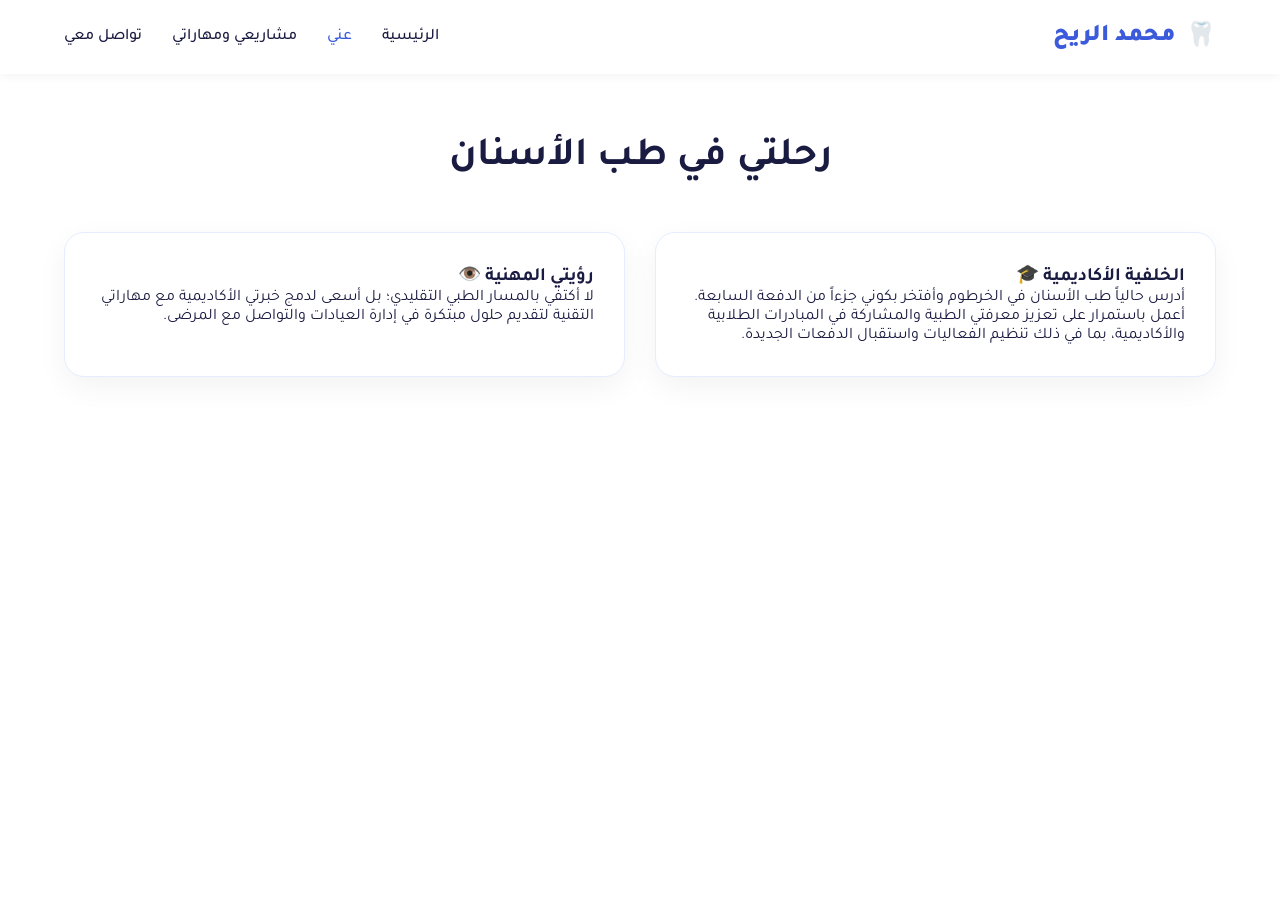
==== about.html @ 2cfe4768 "Create about.html" ====
<!DOCTYPE html>
<html lang="ar" dir="rtl">
<head>
    <meta charset="UTF-8">
    <meta name="viewport" content="width=device-width, initial-scale=1.0">
    <title>نبذة عني - محمد محمود الريح</title>
    <link rel="stylesheet" href="style.css">
</head>
<body>

    <header>
        <div class="logo"><span>🦷</span> محمد الريح</div>
        <nav>
            <ul>
                <li><a href="index.html">الرئيسية</a></li>
                <li><a href="about.html" style="color: var(--primary-blue);">عني</a></li>
                <li><a href="portfolio.html">مشاريعي ومهاراتي</a></li>
                <li><a href="contact.html">تواصل معي</a></li>
            </ul>
        </nav>
    </header>

    <h2 class="section-title">رحلتي في <span>طب الأسنان</span></h2>
    
    <div class="grid-container">
        <div class="card">
            <h3>الخلفية الأكاديمية 🎓</h3>
            <p>أدرس حالياً طب الأسنان في الخرطوم وأفتخر بكوني جزءاً من الدفعة السابعة. أعمل باستمرار على تعزيز معرفتي الطبية والمشاركة في المبادرات الطلابية والأكاديمية، بما في ذلك تنظيم الفعاليات واستقبال الدفعات الجديدة.</p>
        </div>
        
        <div class="card">
            <h3>رؤيتي المهنية 👁️</h3>
            <p>لا أكتفي بالمسار الطبي التقليدي؛ بل أسعى لدمج خبرتي الأكاديمية مع مهاراتي التقنية لتقديم حلول مبتكرة في إدارة العيادات والتواصل مع المرضى.</p>
        </div>
    </div>

</body>
</html>
---- style.css ----
/* style.css */
@import url('https://fonts.googleapis.com/css2?family=Tajawal:wght@400;500;700;900&display=swap');

:root {
    --primary-blue: #3b5bdb;
    --light-blue: #e5edff;
    --text-dark: #1a1b41;
    --text-light: #6c757d;
    --white: #ffffff;
}

* {
    margin: 0;
    padding: 0;
    box-sizing: border-box;
    font-family: 'Tajawal', sans-serif;
}

body {
    background-color: var(--white);
    color: var(--text-dark);
    direction: rtl; /* لدعم اللغة العربية من اليمين لليسار */
}

/* Navbar */
header {
    display: flex;
    justify-content: space-between;
    align-items: center;
    padding: 20px 5%;
    background-color: var(--white);
    box-shadow: 0 2px 10px rgba(0,0,0,0.05);
}

.logo {
    font-size: 24px;
    font-weight: 900;
    color: var(--primary-blue);
    display: flex;
    align-items: center;
    gap: 10px;
}

nav ul {
    list-style: none;
    display: flex;
    gap: 30px;
}

nav ul li a {
    text-decoration: none;
    color: var(--text-dark);
    font-weight: 500;
    transition: color 0.3s;
}

nav ul li a:hover {
    color: var(--primary-blue);
}

.btn-primary {
    background-color: var(--primary-blue);
    color: var(--white);
    padding: 10px 25px;
    border-radius: 30px;
    text-decoration: none;
    font-weight: 700;
    transition: 0.3s;
}

.btn-primary:hover {
    background-color: #2c46a8;
}

/* Hero Section */
.hero {
    display: flex;
    align-items: center;
    justify-content: space-between;
    padding: 50px 5%;
    background: linear-gradient(135deg, var(--white) 60%, var(--light-blue) 40%);
    min-height: 80vh;
}

.hero-text {
    max-width: 50%;
}

.hero-text h1 {
    font-size: 3rem;
    color: var(--text-dark);
    margin-bottom: 20px;
}

.hero-text h1 span {
    color: var(--primary-blue);
}

.hero-text p {
    font-size: 1.1rem;
    color: var(--text-light);
    margin-bottom: 30px;
    line-height: 1.8;
}

/* Custom Shape Image Wrapper */
.hero-image {
    width: 45%;
    position: relative;
}

.image-blob {
    width: 100%;
    height: 500px;
    background-color: var(--primary-blue);
    border-radius: 30% 70% 70% 30% / 30% 30% 70% 70%;
    overflow: hidden;
    display: flex;
    justify-content: center;
    align-items: flex-end;
}

.image-blob img {
    width: 90%;
    height: auto;
}

/* Cards Section */
.section-title {
    text-align: center;
    margin: 60px 0 30px;
    font-size: 2.5rem;
}

.grid-container {
    display: grid;
    grid-template-columns: repeat(auto-fit, minmax(300px, 1fr));
    gap: 30px;
    padding: 20px 5%;
}

.card {
    background: var(--white);
    padding: 30px;
    border-radius: 20px;
    box-shadow: 0 10px 30px rgba(0,0,0,0.05);
    border: 1px solid var(--light-blue);
    transition: transform 0.3s;
}

.card:hover {
    transform: translateY(-10px);
}
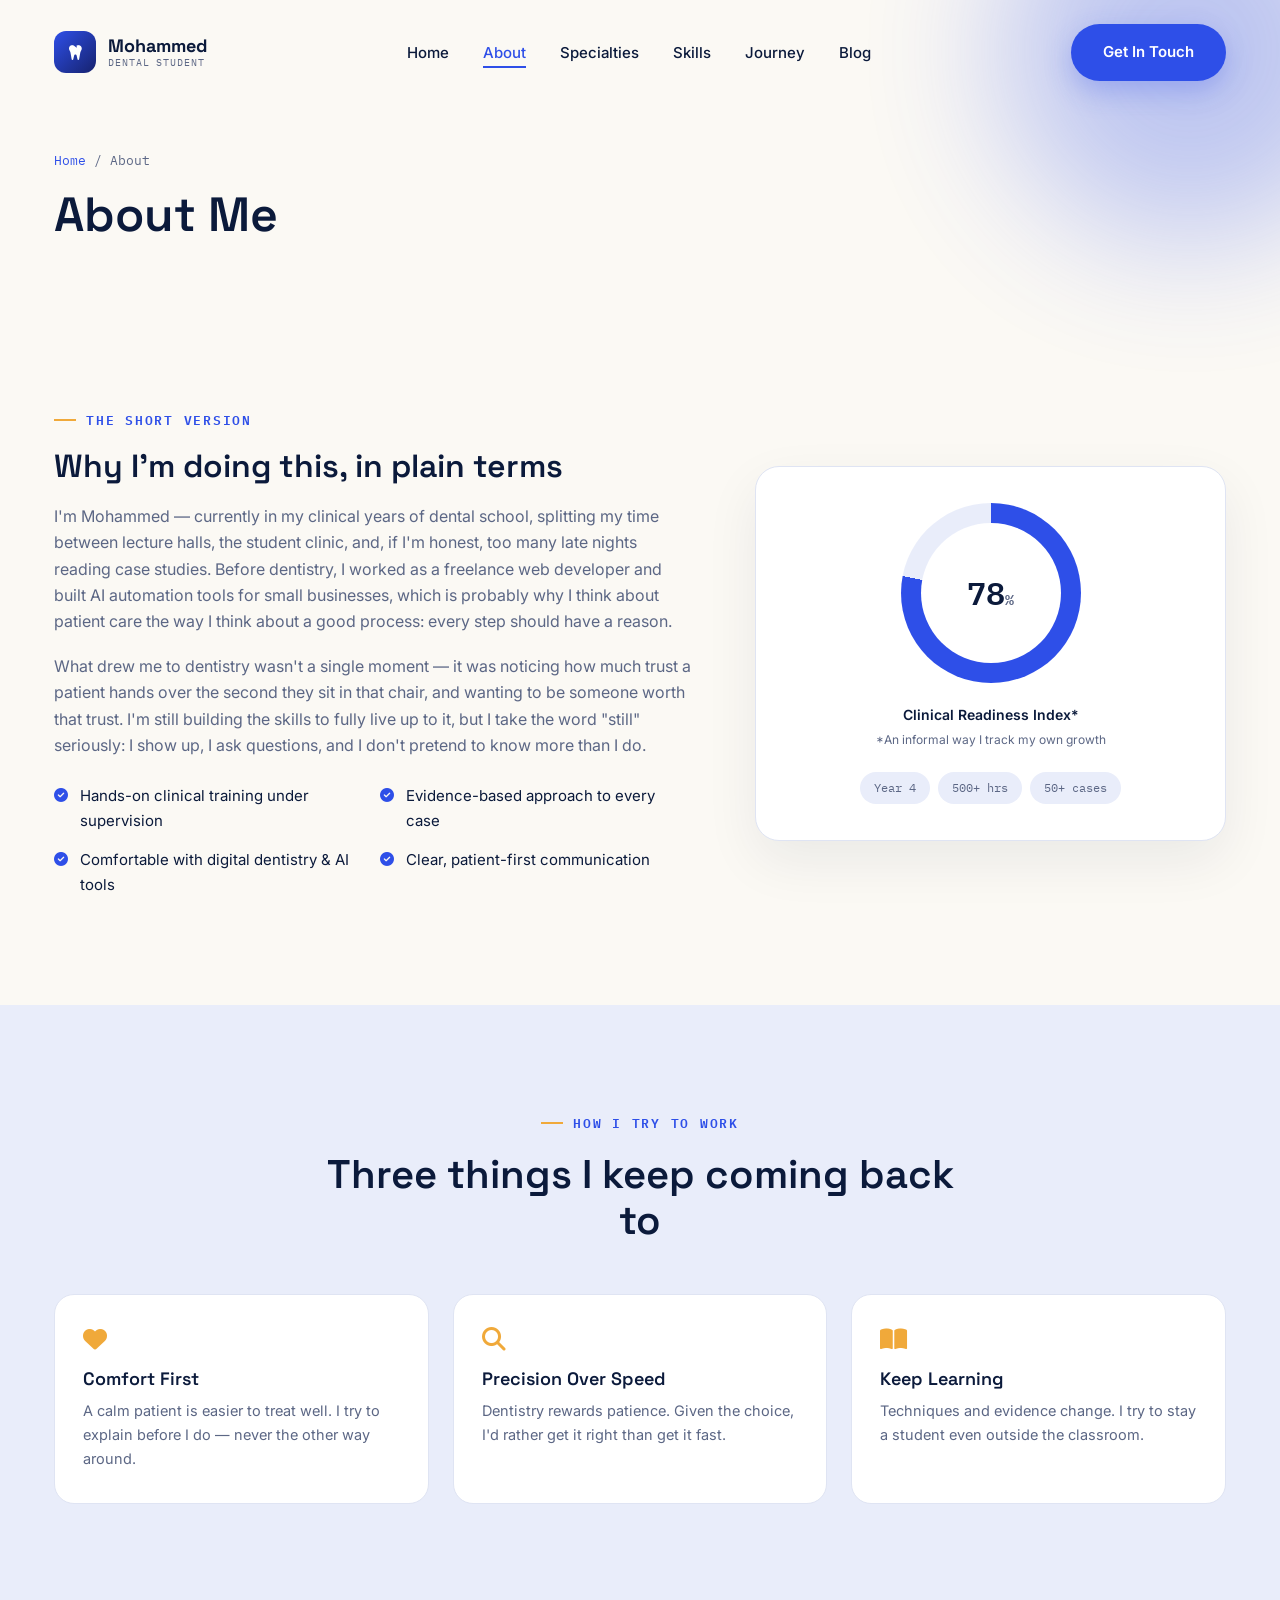
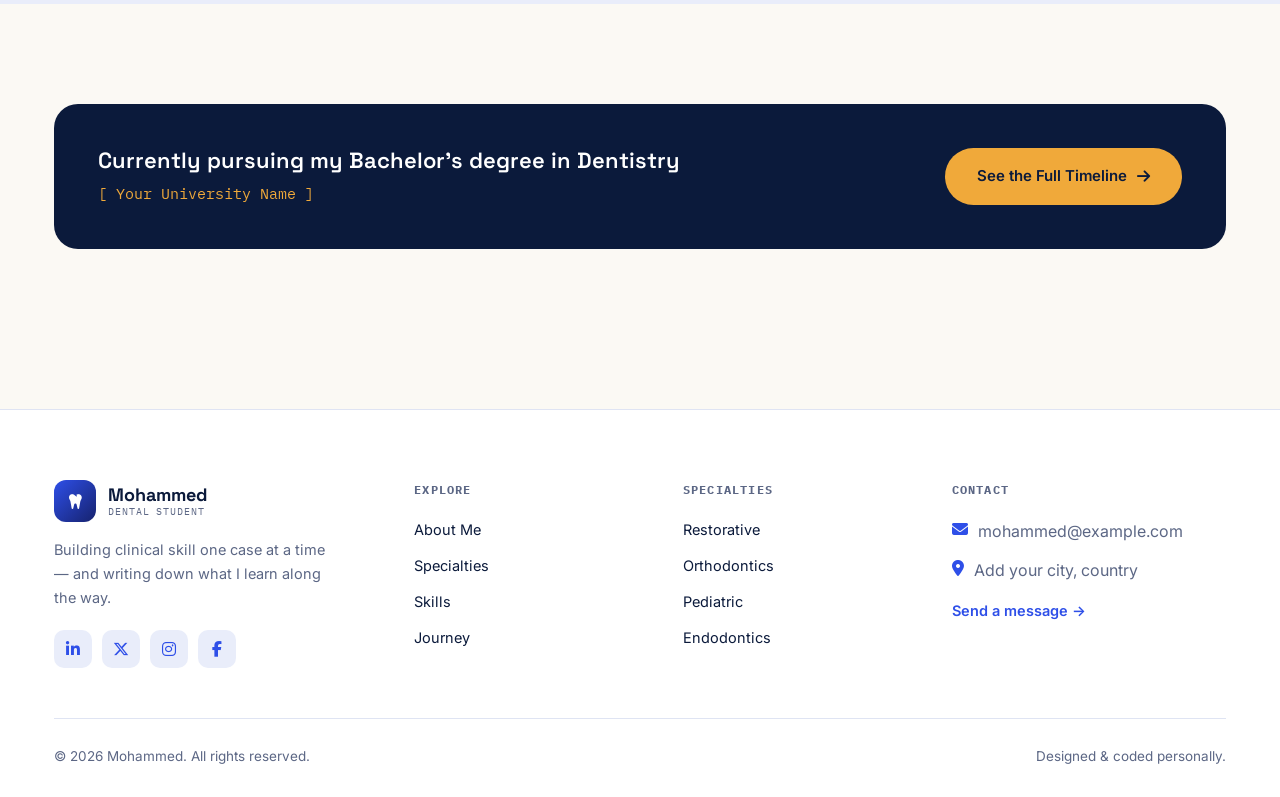
==== commit 588599bc: "Update about.html كلاود" ====
--- a/about.html
+++ b/about.html
@@ -1,38 +1,327 @@
 <!DOCTYPE html>
-<html lang="ar" dir="rtl">
+<html lang="en">
 <head>
-    <meta charset="UTF-8">
-    <meta name="viewport" content="width=device-width, initial-scale=1.0">
-    <title>نبذة عني - محمد محمود الريح</title>
-    <link rel="stylesheet" href="style.css">
+<meta charset="UTF-8">
+<meta name="viewport" content="width=device-width, initial-scale=1.0">
+<title>About Me | Mohammed — Dental Student</title>
+<meta name="description" content="Mohammed's story — a dental student building clinical judgment case by case, with a background in AI and web development.">
+<link rel="preconnect" href="https://fonts.googleapis.com">
+<link rel="preconnect" href="https://fonts.gstatic.com" crossorigin>
+<link href="https://fonts.googleapis.com/css2?family=Space+Grotesk:wght@500;600;700&family=Inter:wght@400;500;600;700&family=IBM+Plex+Mono:wght@500;600&display=swap" rel="stylesheet">
+<link rel="stylesheet" href="https://cdnjs.cloudflare.com/ajax/libs/font-awesome/6.5.1/css/all.min.css">
+<style>
+  :root{
+    --ink:#0B1A3B; --blue:#2E4FE8; --blue-dark:#16226E; --blue-pale:#EEF1FD;
+    --enamel:#FBF9F4; --mist:#E9EDFA; --amber:#F0A93A; --amber-dark:#C98613;
+    --chart-red:#C1443B; --gray:#5C6785; --border:#DFE4F3; --white:#FFFFFF;
+  }
+  *,*::before,*::after{box-sizing:border-box;margin:0;padding:0;}
+  html{scroll-behavior:smooth;}
+  body{font-family:'Inter',sans-serif;color:var(--ink);background:var(--enamel);line-height:1.65;-webkit-font-smoothing:antialiased;overflow-x:hidden;}
+  img{max-width:100%;display:block;}
+  a{text-decoration:none;color:inherit;}
+  ul{list-style:none;}
+  button{font-family:inherit;cursor:pointer;}
+  h1,h2,h3,h4{font-family:'Space Grotesk',sans-serif;color:var(--ink);line-height:1.15;font-weight:600;}
+  .mono{font-family:'IBM Plex Mono',monospace;}
+  :focus-visible{outline:2px solid var(--blue);outline-offset:3px;}
+  @media(prefers-reduced-motion:reduce){*{animation-duration:.01ms !important;animation-iteration-count:1 !important;transition-duration:.01ms !important;scroll-behavior:auto !important;}}
+
+  .container{max-width:1220px;margin:0 auto;padding:0 24px;}
+  .section{padding:100px 0;}
+  .section-alt{background:var(--mist);}
+  .eyebrow{font-family:'IBM Plex Mono',monospace;font-size:12.5px;letter-spacing:.14em;text-transform:uppercase;color:var(--blue);font-weight:600;display:inline-flex;align-items:center;gap:10px;margin-bottom:18px;}
+  .eyebrow::before{content:'';width:22px;height:2px;background:var(--amber);}
+  .section-head{max-width:640px;margin-bottom:56px;}
+  .section-head h2{font-size:clamp(28px,4vw,40px);margin-bottom:16px;}
+  .section-head p{color:var(--gray);font-size:16.5px;}
+
+  .btn{display:inline-flex;align-items:center;gap:10px;padding:16px 32px;border-radius:100px;font-weight:600;font-size:15px;transition:all .3s cubic-bezier(.4,0,.2,1);border:none;}
+  .btn-primary{background:var(--blue);color:#fff;box-shadow:0 10px 28px rgba(46,79,232,.28);}
+  .btn-primary:hover{background:var(--blue-dark);transform:translateY(-2px);box-shadow:0 14px 34px rgba(46,79,232,.36);}
+  .btn-secondary{background:#fff;color:var(--ink);border:1.5px solid var(--border);}
+  .btn-secondary:hover{border-color:var(--blue);color:var(--blue);background:var(--blue-pale);}
+
+  .navbar{position:fixed;top:0;left:0;right:0;z-index:1000;padding:24px 0;transition:all .3s ease;}
+  .navbar.scrolled{padding:14px 0;background:rgba(251,249,244,.85);backdrop-filter:blur(14px);box-shadow:0 4px 24px rgba(11,26,59,.07);}
+  .nav-container{max-width:1220px;margin:0 auto;padding:0 24px;display:flex;align-items:center;justify-content:space-between;}
+  .logo{display:flex;align-items:center;gap:12px;}
+  .logo-mark{width:42px;height:42px;border-radius:12px;background:linear-gradient(135deg,var(--blue),var(--blue-dark));display:flex;align-items:center;justify-content:center;color:#fff;font-size:17px;flex-shrink:0;}
+  .logo-text{display:flex;flex-direction:column;line-height:1.15;}
+  .logo-text strong{font-family:'Space Grotesk';font-size:18px;font-weight:700;}
+  .logo-text small{font-family:'IBM Plex Mono';font-size:10px;letter-spacing:.09em;color:var(--gray);text-transform:uppercase;}
+  .nav-links{display:flex;gap:34px;}
+  .nav-links a{font-size:15px;font-weight:500;position:relative;padding:6px 0;}
+  .nav-links a::after{content:'';position:absolute;bottom:0;left:0;width:0;height:2px;background:var(--blue);transition:width .3s;}
+  .nav-links a:hover::after,.nav-links a.active::after{width:100%;}
+  .nav-links a.active{color:var(--blue);}
+  .nav-actions{display:flex;align-items:center;gap:22px;}
+  .hamburger{display:none;font-size:21px;background:none;border:none;color:var(--ink);}
+  @media(max-width:960px){.nav-links{display:none;}.hamburger{display:block;}.nav-cta-desktop{display:none;}}
+
+  .mobile-menu{position:fixed;top:0;right:-100%;width:82%;max-width:340px;height:100vh;background:#fff;z-index:1200;padding:36px 32px 40px;transition:right .4s cubic-bezier(.4,0,.2,1);box-shadow:-14px 0 50px rgba(11,26,59,.18);}
+  .mobile-menu.open{right:0;}
+  .menu-close{font-size:22px;background:none;border:none;color:var(--ink);margin-bottom:30px;}
+  .mobile-menu a{display:block;padding:15px 0;font-size:18px;font-weight:500;border-bottom:1px solid var(--border);}
+  .mobile-menu .btn{margin-top:24px;width:100%;justify-content:center;}
+  .menu-overlay{position:fixed;inset:0;background:rgba(11,26,59,.45);z-index:1150;opacity:0;pointer-events:none;transition:opacity .3s;}
+  .menu-overlay.open{opacity:1;pointer-events:auto;}
+
+  .reveal{opacity:0;transform:translateY(26px);transition:opacity .7s cubic-bezier(.4,0,.2,1),transform .7s cubic-bezier(.4,0,.2,1);}
+  .reveal.visible{opacity:1;transform:translateY(0);}
+
+  /* PAGE HEADER */
+  .page-header{padding:150px 0 60px;position:relative;}
+  .breadcrumb{font-family:'IBM Plex Mono';font-size:12.5px;color:var(--gray);margin-bottom:16px;}
+  .breadcrumb a{color:var(--blue);}
+  .page-header h1{font-size:clamp(32px,4.5vw,48px);max-width:600px;}
+  .blob{position:absolute;border-radius:50%;filter:blur(70px);z-index:-1;opacity:.3;}
+  .blob-a{width:380px;height:380px;background:var(--blue);top:-140px;right:-100px;}
+
+  /* ABOUT MAIN */
+  .about-main{display:grid;grid-template-columns:1.15fr .85fr;gap:64px;align-items:center;}
+  .about-main p{color:var(--gray);font-size:16px;margin-bottom:18px;}
+  .checklist{display:grid;grid-template-columns:1fr 1fr;gap:14px;margin:26px 0 8px;}
+  .checklist li{display:flex;align-items:flex-start;gap:12px;font-size:15px;}
+  .checklist i{color:var(--blue);margin-top:4px;font-size:14px;}
+  @media(max-width:600px){.checklist{grid-template-columns:1fr;}}
+
+  .profile-card{background:#fff;border:1px solid var(--border);border-radius:24px;padding:36px;box-shadow:0 20px 54px rgba(11,26,59,.07);text-align:center;}
+  .progress-ring{width:180px;height:180px;border-radius:50%;background:conic-gradient(var(--blue) 0%, var(--mist) 0%);display:flex;align-items:center;justify-content:center;margin:0 auto 20px;position:relative;transition:background 1.4s cubic-bezier(.4,0,.2,1);}
+  .progress-ring::before{content:'';position:absolute;width:140px;height:140px;background:#fff;border-radius:50%;}
+  .progress-value{position:relative;font-family:'IBM Plex Mono';font-size:32px;font-weight:600;}
+  .progress-value small{font-size:15px;color:var(--gray);}
+  .profile-card .cap{font-size:14px;font-weight:600;margin-bottom:4px;}
+  .profile-card .sub{font-size:12px;color:var(--gray);}
+  .profile-tags{display:flex;gap:8px;justify-content:center;margin-top:22px;flex-wrap:wrap;}
+  .profile-tags span{background:var(--mist);border-radius:100px;padding:6px 14px;font-size:12px;font-family:'IBM Plex Mono';color:var(--gray);}
+
+  /* PHILOSOPHY */
+  .phil-grid{display:grid;grid-template-columns:repeat(3,1fr);gap:24px;}
+  .phil-card{background:#fff;border:1px solid var(--border);border-radius:20px;padding:32px 28px;transition:all .3s;}
+  .phil-card:hover{transform:translateY(-6px);box-shadow:0 18px 44px rgba(11,26,59,.09);}
+  .phil-card i{font-size:24px;color:var(--amber);margin-bottom:18px;}
+  .phil-card h3{font-size:18px;margin-bottom:10px;}
+  .phil-card p{color:var(--gray);font-size:14.5px;}
+  @media(max-width:800px){.phil-grid{grid-template-columns:1fr;}.about-main{grid-template-columns:1fr;}}
+
+  /* EDU SNIPPET */
+  .edu-band{background:var(--ink);border-radius:24px;padding:44px;display:flex;align-items:center;justify-content:space-between;gap:24px;flex-wrap:wrap;}
+  .edu-band h3{color:#fff;font-size:22px;margin-bottom:8px;}
+  .edu-band p{color:rgba(255,255,255,.65);font-size:14.5px;}
+  .edu-band .mono{color:var(--amber);}
+
+  footer{background:#fff;border-top:1px solid var(--border);padding:70px 0 30px;margin-top:60px;}
+  .footer-grid{display:grid;grid-template-columns:1.4fr 1fr 1fr 1.2fr;gap:40px;margin-bottom:50px;}
+  .footer-about p{color:var(--gray);font-size:14.5px;margin:16px 0 20px;max-width:280px;}
+  .social-row{display:flex;gap:10px;}
+  .social-row a{width:38px;height:38px;border-radius:10px;background:var(--mist);display:flex;align-items:center;justify-content:center;color:var(--blue);transition:all .25s;}
+  .social-row a:hover{background:var(--blue);color:#fff;}
+  .footer-col h5{font-family:'IBM Plex Mono';font-size:12px;letter-spacing:.1em;text-transform:uppercase;color:var(--gray);margin-bottom:18px;}
+  .footer-col a{display:block;font-size:14.5px;color:var(--ink);margin-bottom:12px;}
+  .footer-col a:hover{color:var(--blue);}
+  .footer-col .contact-line{display:flex;gap:10px;color:var(--gray);}
+  .footer-col .contact-line i{color:var(--blue);margin-top:3px;}
+  .footer-bottom{border-top:1px solid var(--border);padding-top:26px;display:flex;justify-content:space-between;flex-wrap:wrap;gap:10px;font-size:13.5px;color:var(--gray);}
+  @media(max-width:900px){.footer-grid{grid-template-columns:1fr 1fr;}}
+  @media(max-width:640px){.footer-grid{grid-template-columns:1fr;}}
+</style>
 </head>
 <body>
 
-    <header>
-        <div class="logo"><span>🦷</span> محمد الريح</div>
-        <nav>
-            <ul>
-                <li><a href="index.html">الرئيسية</a></li>
-                <li><a href="about.html" style="color: var(--primary-blue);">عني</a></li>
-                <li><a href="portfolio.html">مشاريعي ومهاراتي</a></li>
-                <li><a href="contact.html">تواصل معي</a></li>
-            </ul>
-        </nav>
-    </header>
-
-    <h2 class="section-title">رحلتي في <span>طب الأسنان</span></h2>
-    
-    <div class="grid-container">
-        <div class="card">
-            <h3>الخلفية الأكاديمية 🎓</h3>
-            <p>أدرس حالياً طب الأسنان في الخرطوم وأفتخر بكوني جزءاً من الدفعة السابعة. أعمل باستمرار على تعزيز معرفتي الطبية والمشاركة في المبادرات الطلابية والأكاديمية، بما في ذلك تنظيم الفعاليات واستقبال الدفعات الجديدة.</p>
+<nav class="navbar" id="navbar">
+  <div class="nav-container">
+    <a href="index.html" class="logo">
+      <span class="logo-mark"><i class="fa-solid fa-tooth"></i></span>
+      <span class="logo-text"><strong>Mohammed</strong><small>Dental Student</small></span>
+    </a>
+    <ul class="nav-links">
+      <li><a href="index.html">Home</a></li>
+      <li><a href="about.html" class="active">About</a></li>
+      <li><a href="specialties.html">Specialties</a></li>
+      <li><a href="skills.html">Skills</a></li>
+      <li><a href="journey.html">Journey</a></li>
+      <li><a href="blog.html">Blog</a></li>
+    </ul>
+    <div class="nav-actions">
+      <a href="contact.html" class="btn btn-primary nav-cta-desktop">Get In Touch</a>
+      <button class="hamburger" id="hamburger"><i class="fa-solid fa-bars"></i></button>
+    </div>
+  </div>
+</nav>
+
+<div class="menu-overlay" id="overlay"></div>
+<div class="mobile-menu" id="mobileMenu">
+  <button class="menu-close" id="menuClose"><i class="fa-solid fa-xmark"></i></button>
+  <a href="index.html">Home</a>
+  <a href="about.html">About</a>
+  <a href="specialties.html">Specialties</a>
+  <a href="skills.html">Skills</a>
+  <a href="journey.html">Journey</a>
+  <a href="blog.html">Blog</a>
+  <a href="contact.html" class="btn btn-primary">Get In Touch</a>
+</div>
+
+<section class="page-header">
+  <div class="blob blob-a"></div>
+  <div class="container">
+    <div class="breadcrumb"><a href="index.html">Home</a> / About</div>
+    <h1>About Me</h1>
+  </div>
+</section>
+
+<section class="section">
+  <div class="container">
+    <div class="about-main">
+      <div class="reveal">
+        <div class="eyebrow">The Short Version</div>
+        <h2 style="font-size:clamp(24px,3.2vw,32px);margin-bottom:18px;">Why I'm doing this, in plain terms</h2>
+        <p>I'm Mohammed — currently in my clinical years of dental school, splitting my time between lecture halls, the student clinic, and, if I'm honest, too many late nights reading case studies. Before dentistry, I worked as a freelance web developer and built AI automation tools for small businesses, which is probably why I think about patient care the way I think about a good process: every step should have a reason.</p>
+        <p>What drew me to dentistry wasn't a single moment — it was noticing how much trust a patient hands over the second they sit in that chair, and wanting to be someone worth that trust. I'm still building the skills to fully live up to it, but I take the word "still" seriously: I show up, I ask questions, and I don't pretend to know more than I do.</p>
+        <ul class="checklist">
+          <li><i class="fa-solid fa-circle-check"></i>Hands-on clinical training under supervision</li>
+          <li><i class="fa-solid fa-circle-check"></i>Evidence-based approach to every case</li>
+          <li><i class="fa-solid fa-circle-check"></i>Comfortable with digital dentistry & AI tools</li>
+          <li><i class="fa-solid fa-circle-check"></i>Clear, patient-first communication</li>
+        </ul>
+      </div>
+      <div class="profile-card reveal">
+        <div class="progress-ring" id="progressRing" data-pct="78">
+          <span class="progress-value" id="progressValue">0<small>%</small></span>
         </div>
-        
-        <div class="card">
-            <h3>رؤيتي المهنية 👁️</h3>
-            <p>لا أكتفي بالمسار الطبي التقليدي؛ بل أسعى لدمج خبرتي الأكاديمية مع مهاراتي التقنية لتقديم حلول مبتكرة في إدارة العيادات والتواصل مع المرضى.</p>
+        <div class="cap">Clinical Readiness Index*</div>
+        <div class="sub">*An informal way I track my own growth</div>
+        <div class="profile-tags">
+          <span>Year 4</span>
+          <span>500+ hrs</span>
+          <span>50+ cases</span>
         </div>
-    </div>
-
+      </div>
+    </div>
+  </div>
+</section>
+
+<section class="section section-alt">
+  <div class="container">
+    <div class="section-head reveal" style="margin:0 auto 50px;text-align:center;">
+      <div class="eyebrow" style="justify-content:center;">How I Try to Work</div>
+      <h2>Three things I keep coming back to</h2>
+    </div>
+    <div class="phil-grid">
+      <div class="phil-card reveal">
+        <i class="fa-solid fa-heart"></i>
+        <h3>Comfort First</h3>
+        <p>A calm patient is easier to treat well. I try to explain before I do — never the other way around.</p>
+      </div>
+      <div class="phil-card reveal">
+        <i class="fa-solid fa-magnifying-glass"></i>
+        <h3>Precision Over Speed</h3>
+        <p>Dentistry rewards patience. Given the choice, I'd rather get it right than get it fast.</p>
+      </div>
+      <div class="phil-card reveal">
+        <i class="fa-solid fa-book-open"></i>
+        <h3>Keep Learning</h3>
+        <p>Techniques and evidence change. I try to stay a student even outside the classroom.</p>
+      </div>
+    </div>
+  </div>
+</section>
+
+<section class="section">
+  <div class="container">
+    <div class="edu-band reveal">
+      <div>
+        <h3>Currently pursuing my Bachelor's degree in Dentistry</h3>
+        <p class="mono"><!-- Add your university name here -->[ Your University Name ]</p>
+      </div>
+      <a href="journey.html" class="btn" style="background:var(--amber);color:var(--ink);">See the Full Timeline <i class="fa-solid fa-arrow-right"></i></a>
+    </div>
+  </div>
+</section>
+
+<footer>
+  <div class="container">
+    <div class="footer-grid">
+      <div class="footer-about">
+        <a href="index.html" class="logo">
+          <span class="logo-mark"><i class="fa-solid fa-tooth"></i></span>
+          <span class="logo-text"><strong>Mohammed</strong><small>Dental Student</small></span>
+        </a>
+        <p>Building clinical skill one case at a time — and writing down what I learn along the way.</p>
+        <div class="social-row">
+          <a href="#" aria-label="LinkedIn"><i class="fa-brands fa-linkedin-in"></i></a>
+          <a href="#" aria-label="X"><i class="fa-brands fa-x-twitter"></i></a>
+          <a href="#" aria-label="Instagram"><i class="fa-brands fa-instagram"></i></a>
+          <a href="#" aria-label="Facebook"><i class="fa-brands fa-facebook-f"></i></a>
+        </div>
+      </div>
+      <div class="footer-col">
+        <h5>Explore</h5>
+        <a href="about.html">About Me</a>
+        <a href="specialties.html">Specialties</a>
+        <a href="skills.html">Skills</a>
+        <a href="journey.html">Journey</a>
+      </div>
+      <div class="footer-col">
+        <h5>Specialties</h5>
+        <a href="specialties.html">Restorative</a>
+        <a href="specialties.html">Orthodontics</a>
+        <a href="specialties.html">Pediatric</a>
+        <a href="specialties.html">Endodontics</a>
+      </div>
+      <div class="footer-col">
+        <h5>Contact</h5>
+        <div class="contact-line"><i class="fa-solid fa-envelope"></i><span>mohammed@example.com</span></div>
+        <div class="contact-line" style="margin-top:12px;"><i class="fa-solid fa-location-dot"></i><span>Add your city, country</span></div>
+        <a href="contact.html" style="margin-top:16px;color:var(--blue);font-weight:600;">Send a message →</a>
+      </div>
+    </div>
+    <div class="footer-bottom">
+      <span>© 2026 Mohammed. All rights reserved.</span>
+      <span>Designed & coded personally.</span>
+    </div>
+  </div>
+</footer>
+
+<script>
+  const navbar = document.getElementById('navbar');
+  window.addEventListener('scroll', ()=> navbar.classList.toggle('scrolled', window.scrollY > 30));
+
+  const hamburger = document.getElementById('hamburger');
+  const mobileMenu = document.getElementById('mobileMenu');
+  const overlay = document.getElementById('overlay');
+  const menuClose = document.getElementById('menuClose');
+  function openMenu(){ mobileMenu.classList.add('open'); overlay.classList.add('open'); }
+  function closeMenu(){ mobileMenu.classList.remove('open'); overlay.classList.remove('open'); }
+  hamburger.addEventListener('click', openMenu);
+  menuClose.addEventListener('click', closeMenu);
+  overlay.addEventListener('click', closeMenu);
+  document.querySelectorAll('.mobile-menu a').forEach(a=>a.addEventListener('click', closeMenu));
+
+  const io = new IntersectionObserver((entries)=>{
+    entries.forEach(e=>{ if(e.isIntersecting){ e.target.classList.add('visible'); io.unobserve(e.target); } });
+  },{threshold:.15});
+  document.querySelectorAll('.reveal').forEach(el=>io.observe(el));
+
+  // Animate the radial "Clinical Readiness" ring once in view
+  const ring = document.getElementById('progressRing');
+  const ringValue = document.getElementById('progressValue');
+  const ringIo = new IntersectionObserver((entries)=>{
+    entries.forEach(e=>{
+      if(e.isIntersecting){
+        const pct = +ring.dataset.pct;
+        ring.style.background = `conic-gradient(var(--blue) ${pct}%, var(--mist) 0)`;
+        let cur = 0;
+        const step = setInterval(()=>{
+          cur++;
+          ringValue.innerHTML = cur + '<small>%</small>';
+          if(cur>=pct) clearInterval(step);
+        }, 1400/pct);
+        ringIo.unobserve(e.target);
+      }
+    });
+  },{threshold:.4});
+  ringIo.observe(ring);
+</script>
 </body>
-</html>+</html>
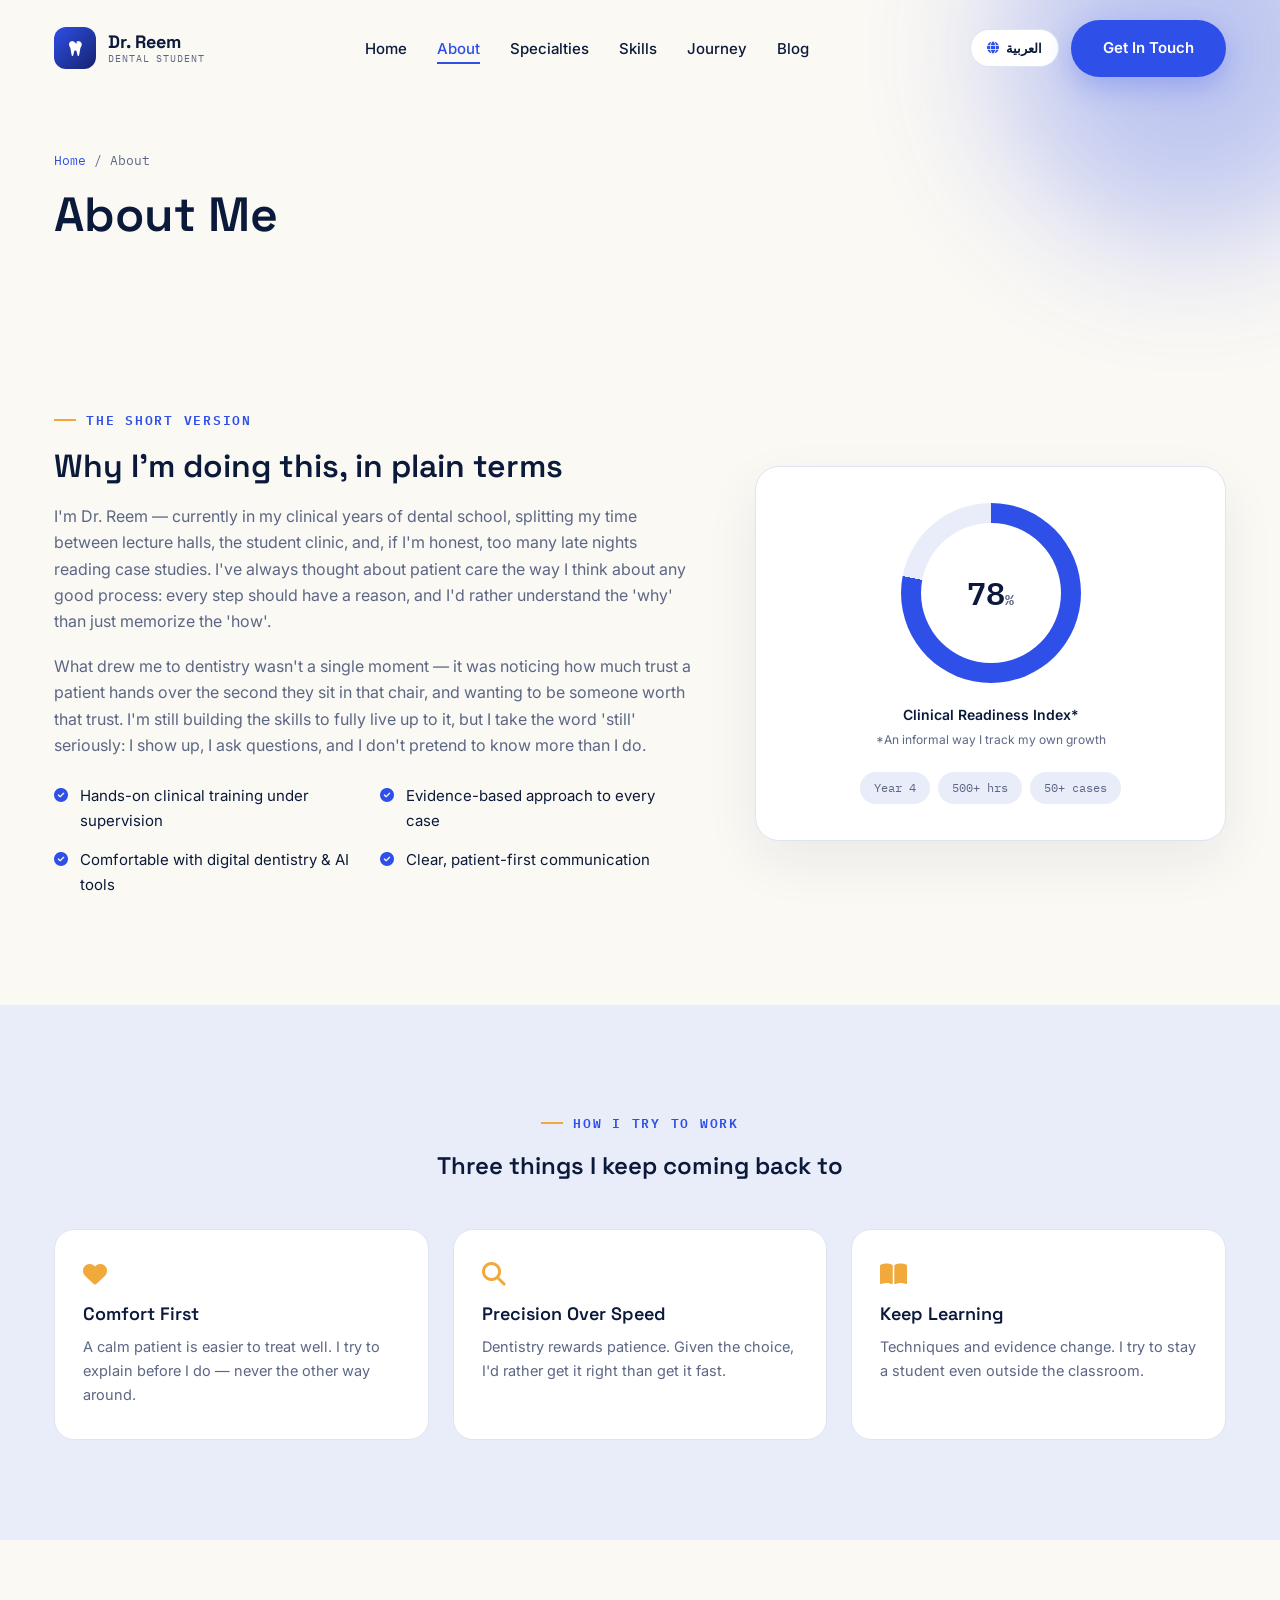
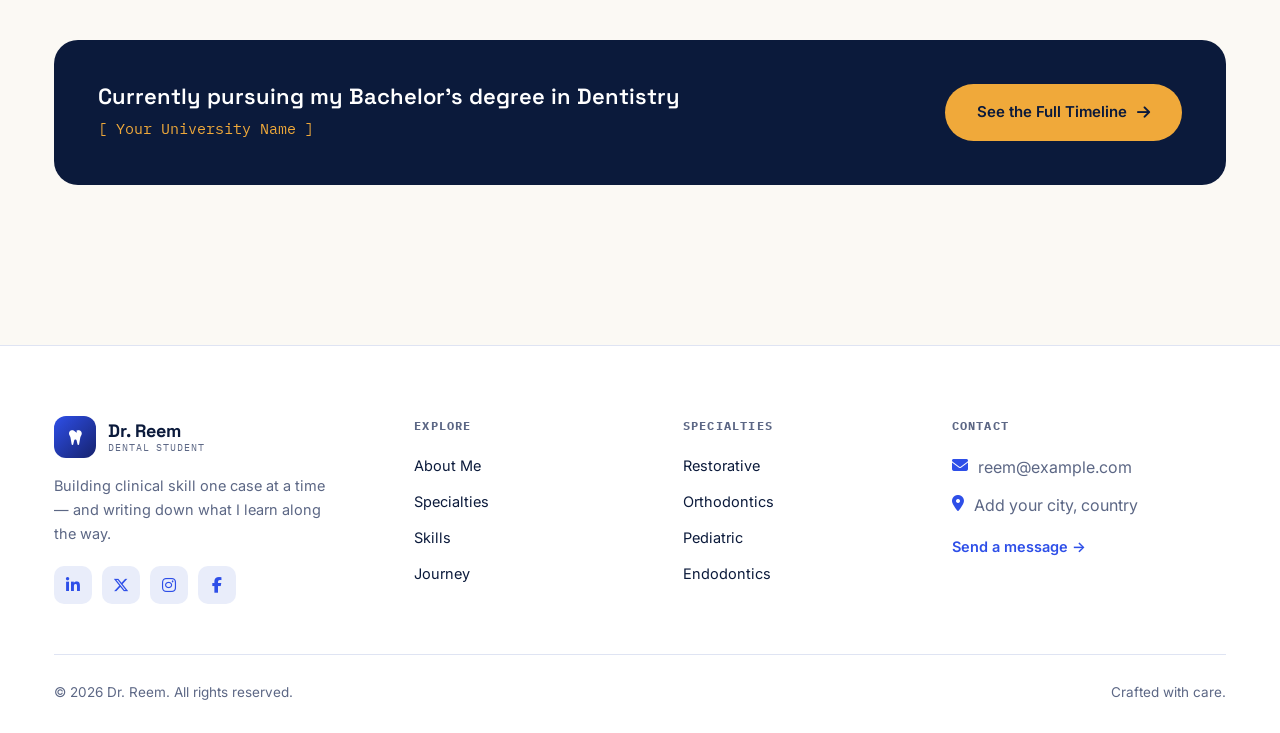
==== commit 60a16bc4: "Update about.html" ====
--- a/about.html
+++ b/about.html
@@ -1,13 +1,13 @@
 <!DOCTYPE html>
-<html lang="en">
+<html lang="en" data-title-en="About Me | Dr. Reem — Dental Student" data-title-ar="عني | د. ريم - طالبة طب أسنان">
 <head>
 <meta charset="UTF-8">
 <meta name="viewport" content="width=device-width, initial-scale=1.0">
-<title>About Me | Mohammed — Dental Student</title>
-<meta name="description" content="Mohammed's story — a dental student building clinical judgment case by case, with a background in AI and web development.">
+<title>About Me | Dr. Reem — Dental Student</title>
+<meta name="description" content="Dr. Reem's story — a dental student building clinical judgment case by case.">
 <link rel="preconnect" href="https://fonts.googleapis.com">
 <link rel="preconnect" href="https://fonts.gstatic.com" crossorigin>
-<link href="https://fonts.googleapis.com/css2?family=Space+Grotesk:wght@500;600;700&family=Inter:wght@400;500;600;700&family=IBM+Plex+Mono:wght@500;600&display=swap" rel="stylesheet">
+<link href="https://fonts.googleapis.com/css2?family=Space+Grotesk:wght@500;600;700&family=Inter:wght@400;500;600;700&family=IBM+Plex+Mono:wght@500;600&family=Cairo:wght@600;700;800&family=IBM+Plex+Sans+Arabic:wght@400;500;600;700&display=swap" rel="stylesheet">
 <link rel="stylesheet" href="https://cdnjs.cloudflare.com/ajax/libs/font-awesome/6.5.1/css/all.min.css">
 <style>
   :root{
@@ -27,50 +27,55 @@
   :focus-visible{outline:2px solid var(--blue);outline-offset:3px;}
   @media(prefers-reduced-motion:reduce){*{animation-duration:.01ms !important;animation-iteration-count:1 !important;transition-duration:.01ms !important;scroll-behavior:auto !important;}}
 
+  [dir="rtl"] body{font-family:'IBM Plex Sans Arabic',sans-serif;}
+  [dir="rtl"] h1,[dir="rtl"] h2,[dir="rtl"] h3,[dir="rtl"] h4,[dir="rtl"] .logo-text strong{font-family:'Cairo',sans-serif;}
+  [dir="rtl"] .fa-arrow-right{transform:scaleX(-1);}
+
   .container{max-width:1220px;margin:0 auto;padding:0 24px;}
   .section{padding:100px 0;}
   .section-alt{background:var(--mist);}
   .eyebrow{font-family:'IBM Plex Mono',monospace;font-size:12.5px;letter-spacing:.14em;text-transform:uppercase;color:var(--blue);font-weight:600;display:inline-flex;align-items:center;gap:10px;margin-bottom:18px;}
+  [dir="rtl"] .eyebrow{letter-spacing:0;}
   .eyebrow::before{content:'';width:22px;height:2px;background:var(--amber);}
-  .section-head{max-width:640px;margin-bottom:56px;}
-  .section-head h2{font-size:clamp(28px,4vw,40px);margin-bottom:16px;}
-  .section-head p{color:var(--gray);font-size:16.5px;}
 
   .btn{display:inline-flex;align-items:center;gap:10px;padding:16px 32px;border-radius:100px;font-weight:600;font-size:15px;transition:all .3s cubic-bezier(.4,0,.2,1);border:none;}
   .btn-primary{background:var(--blue);color:#fff;box-shadow:0 10px 28px rgba(46,79,232,.28);}
   .btn-primary:hover{background:var(--blue-dark);transform:translateY(-2px);box-shadow:0 14px 34px rgba(46,79,232,.36);}
-  .btn-secondary{background:#fff;color:var(--ink);border:1.5px solid var(--border);}
-  .btn-secondary:hover{border-color:var(--blue);color:var(--blue);background:var(--blue-pale);}
-
-  .navbar{position:fixed;top:0;left:0;right:0;z-index:1000;padding:24px 0;transition:all .3s ease;}
-  .navbar.scrolled{padding:14px 0;background:rgba(251,249,244,.85);backdrop-filter:blur(14px);box-shadow:0 4px 24px rgba(11,26,59,.07);}
-  .nav-container{max-width:1220px;margin:0 auto;padding:0 24px;display:flex;align-items:center;justify-content:space-between;}
+
+  .navbar{position:fixed;top:0;left:0;right:0;z-index:1000;padding:20px 0;transition:all .3s ease;}
+  .navbar.scrolled{padding:14px 0;background:rgba(251,249,244,.9);backdrop-filter:blur(14px);box-shadow:0 4px 24px rgba(11,26,59,.07);}
+  .nav-container{max-width:1220px;margin:0 auto;padding:0 24px;display:flex;align-items:center;justify-content:space-between;flex-wrap:wrap;row-gap:14px;}
   .logo{display:flex;align-items:center;gap:12px;}
   .logo-mark{width:42px;height:42px;border-radius:12px;background:linear-gradient(135deg,var(--blue),var(--blue-dark));display:flex;align-items:center;justify-content:center;color:#fff;font-size:17px;flex-shrink:0;}
   .logo-text{display:flex;flex-direction:column;line-height:1.15;}
   .logo-text strong{font-family:'Space Grotesk';font-size:18px;font-weight:700;}
   .logo-text small{font-family:'IBM Plex Mono';font-size:10px;letter-spacing:.09em;color:var(--gray);text-transform:uppercase;}
-  .nav-links{display:flex;gap:34px;}
+  [dir="rtl"] .logo-text small{letter-spacing:0;}
+  .nav-links{display:flex;flex-wrap:wrap;gap:30px;order:3;width:100%;justify-content:center;padding-top:14px;border-top:1px solid var(--border);}
   .nav-links a{font-size:15px;font-weight:500;position:relative;padding:6px 0;}
   .nav-links a::after{content:'';position:absolute;bottom:0;left:0;width:0;height:2px;background:var(--blue);transition:width .3s;}
   .nav-links a:hover::after,.nav-links a.active::after{width:100%;}
   .nav-links a.active{color:var(--blue);}
-  .nav-actions{display:flex;align-items:center;gap:22px;}
-  .hamburger{display:none;font-size:21px;background:none;border:none;color:var(--ink);}
-  @media(max-width:960px){.nav-links{display:none;}.hamburger{display:block;}.nav-cta-desktop{display:none;}}
-
-  .mobile-menu{position:fixed;top:0;right:-100%;width:82%;max-width:340px;height:100vh;background:#fff;z-index:1200;padding:36px 32px 40px;transition:right .4s cubic-bezier(.4,0,.2,1);box-shadow:-14px 0 50px rgba(11,26,59,.18);}
-  .mobile-menu.open{right:0;}
-  .menu-close{font-size:22px;background:none;border:none;color:var(--ink);margin-bottom:30px;}
-  .mobile-menu a{display:block;padding:15px 0;font-size:18px;font-weight:500;border-bottom:1px solid var(--border);}
-  .mobile-menu .btn{margin-top:24px;width:100%;justify-content:center;}
-  .menu-overlay{position:fixed;inset:0;background:rgba(11,26,59,.45);z-index:1150;opacity:0;pointer-events:none;transition:opacity .3s;}
-  .menu-overlay.open{opacity:1;pointer-events:auto;}
+  .nav-actions{display:flex;align-items:center;gap:12px;}
+  .lang-toggle{display:inline-flex;align-items:center;gap:7px;padding:10px 16px;border-radius:100px;border:1.5px solid var(--border);background:#fff;font-size:13px;font-weight:600;color:var(--ink);white-space:nowrap;transition:all .25s;}
+  .lang-toggle:hover{border-color:var(--blue);color:var(--blue);}
+  .lang-toggle i{font-size:12px;color:var(--blue);}
+  @media(min-width:961px){.nav-links{width:auto;order:0;border-top:none;padding-top:0;justify-content:flex-start;}}
+  @media(max-width:960px){.page-header{padding-top:190px;}}
+  @media(max-width:520px){
+    .logo-mark{width:36px;height:36px;font-size:15px;}
+    .logo-text strong{font-size:16px;}
+    .logo-text small{font-size:9px;}
+    .nav-actions{gap:8px;}
+    .lang-toggle{padding:8px 12px;font-size:11.5px;}
+    .btn-primary.nav-cta-desktop{padding:10px 16px;font-size:12.5px;}
+    .nav-links{gap:8px 16px;}
+    .nav-links a{font-size:13px;}
+  }
 
   .reveal{opacity:0;transform:translateY(26px);transition:opacity .7s cubic-bezier(.4,0,.2,1),transform .7s cubic-bezier(.4,0,.2,1);}
   .reveal.visible{opacity:1;transform:translateY(0);}
 
-  /* PAGE HEADER */
   .page-header{padding:150px 0 60px;position:relative;}
   .breadcrumb{font-family:'IBM Plex Mono';font-size:12.5px;color:var(--gray);margin-bottom:16px;}
   .breadcrumb a{color:var(--blue);}
@@ -78,7 +83,6 @@
   .blob{position:absolute;border-radius:50%;filter:blur(70px);z-index:-1;opacity:.3;}
   .blob-a{width:380px;height:380px;background:var(--blue);top:-140px;right:-100px;}
 
-  /* ABOUT MAIN */
   .about-main{display:grid;grid-template-columns:1.15fr .85fr;gap:64px;align-items:center;}
   .about-main p{color:var(--gray);font-size:16px;margin-bottom:18px;}
   .checklist{display:grid;grid-template-columns:1fr 1fr;gap:14px;margin:26px 0 8px;}
@@ -96,7 +100,6 @@
   .profile-tags{display:flex;gap:8px;justify-content:center;margin-top:22px;flex-wrap:wrap;}
   .profile-tags span{background:var(--mist);border-radius:100px;padding:6px 14px;font-size:12px;font-family:'IBM Plex Mono';color:var(--gray);}
 
-  /* PHILOSOPHY */
   .phil-grid{display:grid;grid-template-columns:repeat(3,1fr);gap:24px;}
   .phil-card{background:#fff;border:1px solid var(--border);border-radius:20px;padding:32px 28px;transition:all .3s;}
   .phil-card:hover{transform:translateY(-6px);box-shadow:0 18px 44px rgba(11,26,59,.09);}
@@ -105,7 +108,6 @@
   .phil-card p{color:var(--gray);font-size:14.5px;}
   @media(max-width:800px){.phil-grid{grid-template-columns:1fr;}.about-main{grid-template-columns:1fr;}}
 
-  /* EDU SNIPPET */
   .edu-band{background:var(--ink);border-radius:24px;padding:44px;display:flex;align-items:center;justify-content:space-between;gap:24px;flex-wrap:wrap;}
   .edu-band h3{color:#fff;font-size:22px;margin-bottom:8px;}
   .edu-band p{color:rgba(255,255,255,.65);font-size:14.5px;}
@@ -118,6 +120,7 @@
   .social-row a{width:38px;height:38px;border-radius:10px;background:var(--mist);display:flex;align-items:center;justify-content:center;color:var(--blue);transition:all .25s;}
   .social-row a:hover{background:var(--blue);color:#fff;}
   .footer-col h5{font-family:'IBM Plex Mono';font-size:12px;letter-spacing:.1em;text-transform:uppercase;color:var(--gray);margin-bottom:18px;}
+  [dir="rtl"] .footer-col h5{letter-spacing:0;}
   .footer-col a{display:block;font-size:14.5px;color:var(--ink);margin-bottom:12px;}
   .footer-col a:hover{color:var(--blue);}
   .footer-col .contact-line{display:flex;gap:10px;color:var(--gray);}
@@ -133,40 +136,28 @@
   <div class="nav-container">
     <a href="index.html" class="logo">
       <span class="logo-mark"><i class="fa-solid fa-tooth"></i></span>
-      <span class="logo-text"><strong>Mohammed</strong><small>Dental Student</small></span>
+      <span class="logo-text"><strong>Dr. Reem</strong><small data-en="Dental Student" data-ar="طالبة طب أسنان">Dental Student</small></span>
     </a>
     <ul class="nav-links">
-      <li><a href="index.html">Home</a></li>
-      <li><a href="about.html" class="active">About</a></li>
-      <li><a href="specialties.html">Specialties</a></li>
-      <li><a href="skills.html">Skills</a></li>
-      <li><a href="journey.html">Journey</a></li>
-      <li><a href="blog.html">Blog</a></li>
+      <li><a href="index.html" data-en="Home" data-ar="الرئيسية">Home</a></li>
+      <li><a href="about.html" class="active" data-en="About" data-ar="عني">About</a></li>
+      <li><a href="specialties.html" data-en="Specialties" data-ar="التخصصات">Specialties</a></li>
+      <li><a href="skills.html" data-en="Skills" data-ar="المهارات">Skills</a></li>
+      <li><a href="journey.html" data-en="Journey" data-ar="مسيرتي">Journey</a></li>
+      <li><a href="blog.html" data-en="Blog" data-ar="المدونة">Blog</a></li>
     </ul>
     <div class="nav-actions">
-      <a href="contact.html" class="btn btn-primary nav-cta-desktop">Get In Touch</a>
-      <button class="hamburger" id="hamburger"><i class="fa-solid fa-bars"></i></button>
+      <button class="lang-toggle" id="langToggle" aria-label="Switch language"><i class="fa-solid fa-globe"></i><span id="langLabel">العربية</span></button>
+      <a href="contact.html" class="btn btn-primary nav-cta-desktop" data-en="Get In Touch" data-ar="تواصل معي">Get In Touch</a>
     </div>
   </div>
 </nav>
-
-<div class="menu-overlay" id="overlay"></div>
-<div class="mobile-menu" id="mobileMenu">
-  <button class="menu-close" id="menuClose"><i class="fa-solid fa-xmark"></i></button>
-  <a href="index.html">Home</a>
-  <a href="about.html">About</a>
-  <a href="specialties.html">Specialties</a>
-  <a href="skills.html">Skills</a>
-  <a href="journey.html">Journey</a>
-  <a href="blog.html">Blog</a>
-  <a href="contact.html" class="btn btn-primary">Get In Touch</a>
-</div>
 
 <section class="page-header">
   <div class="blob blob-a"></div>
   <div class="container">
-    <div class="breadcrumb"><a href="index.html">Home</a> / About</div>
-    <h1>About Me</h1>
+    <div class="breadcrumb"><a href="index.html" data-en="Home" data-ar="الرئيسية">Home</a> / <span data-en="About" data-ar="عني">About</span></div>
+    <h1 data-en="About Me" data-ar="عني">About Me</h1>
   </div>
 </section>
 
@@ -174,27 +165,27 @@
   <div class="container">
     <div class="about-main">
       <div class="reveal">
-        <div class="eyebrow">The Short Version</div>
-        <h2 style="font-size:clamp(24px,3.2vw,32px);margin-bottom:18px;">Why I'm doing this, in plain terms</h2>
-        <p>I'm Mohammed — currently in my clinical years of dental school, splitting my time between lecture halls, the student clinic, and, if I'm honest, too many late nights reading case studies. Before dentistry, I worked as a freelance web developer and built AI automation tools for small businesses, which is probably why I think about patient care the way I think about a good process: every step should have a reason.</p>
-        <p>What drew me to dentistry wasn't a single moment — it was noticing how much trust a patient hands over the second they sit in that chair, and wanting to be someone worth that trust. I'm still building the skills to fully live up to it, but I take the word "still" seriously: I show up, I ask questions, and I don't pretend to know more than I do.</p>
+        <div class="eyebrow"><span data-en="The Short Version" data-ar="النسخة المختصرة">The Short Version</span></div>
+        <h2 style="font-size:clamp(24px,3.2vw,32px);margin-bottom:18px;" data-en="Why I'm doing this, in plain terms" data-ar="لماذا أفعل هذا، بكل بساطة">Why I'm doing this, in plain terms</h2>
+        <p data-en="I'm Dr. Reem — currently in my clinical years of dental school, splitting my time between lecture halls, the student clinic, and, if I'm honest, too many late nights reading case studies. I've always thought about patient care the way I think about any good process: every step should have a reason, and I'd rather understand the 'why' than just memorize the 'how'." data-ar="أنا د. ريم، في سنواتي السريرية من كلية طب الأسنان حاليًا، أوزّع وقتي بين قاعات المحاضرات وعيادة الطلاب، وبصراحة، عدد لا بأس به من سهرات المذاكرة وأنا أقرأ دراسات الحالات. لطالما نظرت إلى رعاية المرضى كما أنظر إلى أي عملية جيدة: يجب أن يكون لكل خطوة سبب، وأفضّل أن أفهم «لماذا» بدلًا من مجرد حفظ «كيف».">I'm Dr. Reem — currently in my clinical years of dental school, splitting my time between lecture halls, the student clinic, and, if I'm honest, too many late nights reading case studies. I've always thought about patient care the way I think about any good process: every step should have a reason, and I'd rather understand the "why" than just memorize the "how."</p>
+        <p data-en="What drew me to dentistry wasn't a single moment — it was noticing how much trust a patient hands over the second they sit in that chair, and wanting to be someone worth that trust. I'm still building the skills to fully live up to it, but I take the word 'still' seriously: I show up, I ask questions, and I don't pretend to know more than I do." data-ar="ما جذبني إلى طب الأسنان لم يكن لحظة واحدة، بل ملاحظتي لحجم الثقة التي يمنحها المريض بمجرد جلوسه على ذلك الكرسي، ورغبتي في أن أكون جديرة بتلك الثقة. لا زلت أبني المهارات لأرقى إلى ذلك تمامًا، لكنني آخذ كلمة «لا زلت» على محمل الجد: أحضر، وأسأل، ولا أتظاهر بمعرفة أكثر مما أعرف.">What drew me to dentistry wasn't a single moment — it was noticing how much trust a patient hands over the second they sit in that chair, and wanting to be someone worth that trust. I'm still building the skills to fully live up to it, but I take the word "still" seriously: I show up, I ask questions, and I don't pretend to know more than I do.</p>
         <ul class="checklist">
-          <li><i class="fa-solid fa-circle-check"></i>Hands-on clinical training under supervision</li>
-          <li><i class="fa-solid fa-circle-check"></i>Evidence-based approach to every case</li>
-          <li><i class="fa-solid fa-circle-check"></i>Comfortable with digital dentistry & AI tools</li>
-          <li><i class="fa-solid fa-circle-check"></i>Clear, patient-first communication</li>
+          <li><i class="fa-solid fa-circle-check"></i><span data-en="Hands-on clinical training under supervision" data-ar="تدريب سريري عملي تحت الإشراف">Hands-on clinical training under supervision</span></li>
+          <li><i class="fa-solid fa-circle-check"></i><span data-en="Evidence-based approach to every case" data-ar="نهج قائم على الأدلة في كل حالة">Evidence-based approach to every case</span></li>
+          <li><i class="fa-solid fa-circle-check"></i><span data-en="Comfortable with digital dentistry & AI tools" data-ar="مرتاحة مع طب الأسنان الرقمي وأدوات الذكاء الاصطناعي">Comfortable with digital dentistry & AI tools</span></li>
+          <li><i class="fa-solid fa-circle-check"></i><span data-en="Clear, patient-first communication" data-ar="تواصل واضح يضع المريض أولًا">Clear, patient-first communication</span></li>
         </ul>
       </div>
       <div class="profile-card reveal">
         <div class="progress-ring" id="progressRing" data-pct="78">
           <span class="progress-value" id="progressValue">0<small>%</small></span>
         </div>
-        <div class="cap">Clinical Readiness Index*</div>
-        <div class="sub">*An informal way I track my own growth</div>
+        <div class="cap" data-en="Clinical Readiness Index*" data-ar="مؤشر الجاهزية السريرية*">Clinical Readiness Index*</div>
+        <div class="sub" data-en="*An informal way I track my own growth" data-ar="*طريقة غير رسمية أتابع بها تطوري الشخصي">*An informal way I track my own growth</div>
         <div class="profile-tags">
-          <span>Year 4</span>
-          <span>500+ hrs</span>
-          <span>50+ cases</span>
+          <span data-en="Year 4" data-ar="السنة 4">Year 4</span>
+          <span data-en="500+ hrs" data-ar="+500 ساعة">500+ hrs</span>
+          <span data-en="50+ cases" data-ar="+50 حالة">50+ cases</span>
         </div>
       </div>
     </div>
@@ -204,24 +195,24 @@
 <section class="section section-alt">
   <div class="container">
     <div class="section-head reveal" style="margin:0 auto 50px;text-align:center;">
-      <div class="eyebrow" style="justify-content:center;">How I Try to Work</div>
-      <h2>Three things I keep coming back to</h2>
+      <div class="eyebrow" style="justify-content:center;"><span data-en="How I Try to Work" data-ar="كيف أحاول أن أعمل">How I Try to Work</span></div>
+      <h2 data-en="Three things I keep coming back to" data-ar="ثلاثة أشياء أعود إليها دومًا">Three things I keep coming back to</h2>
     </div>
     <div class="phil-grid">
       <div class="phil-card reveal">
         <i class="fa-solid fa-heart"></i>
-        <h3>Comfort First</h3>
-        <p>A calm patient is easier to treat well. I try to explain before I do — never the other way around.</p>
+        <h3 data-en="Comfort First" data-ar="الراحة أولًا">Comfort First</h3>
+        <p data-en="A calm patient is easier to treat well. I try to explain before I do — never the other way around." data-ar="المريض الهادئ أسهل في العلاج الجيد. أحاول أن أشرح قبل أن أنفّذ، لا العكس أبدًا.">A calm patient is easier to treat well. I try to explain before I do — never the other way around.</p>
       </div>
       <div class="phil-card reveal">
         <i class="fa-solid fa-magnifying-glass"></i>
-        <h3>Precision Over Speed</h3>
-        <p>Dentistry rewards patience. Given the choice, I'd rather get it right than get it fast.</p>
+        <h3 data-en="Precision Over Speed" data-ar="الدقة قبل السرعة">Precision Over Speed</h3>
+        <p data-en="Dentistry rewards patience. Given the choice, I'd rather get it right than get it fast." data-ar="طب الأسنان يكافئ الصبر. ولو خُيّرت، لفضّلت أن أنجزه بشكل صحيح على أن أنجزه بسرعة.">Dentistry rewards patience. Given the choice, I'd rather get it right than get it fast.</p>
       </div>
       <div class="phil-card reveal">
         <i class="fa-solid fa-book-open"></i>
-        <h3>Keep Learning</h3>
-        <p>Techniques and evidence change. I try to stay a student even outside the classroom.</p>
+        <h3 data-en="Keep Learning" data-ar="الاستمرار في التعلّم">Keep Learning</h3>
+        <p data-en="Techniques and evidence change. I try to stay a student even outside the classroom." data-ar="الأساليب والأدلة العلمية تتغيّر باستمرار. أحاول أن أبقى طالبة حتى خارج قاعة الدرس.">Techniques and evidence change. I try to stay a student even outside the classroom.</p>
       </div>
     </div>
   </div>
@@ -231,10 +222,10 @@
   <div class="container">
     <div class="edu-band reveal">
       <div>
-        <h3>Currently pursuing my Bachelor's degree in Dentistry</h3>
-        <p class="mono"><!-- Add your university name here -->[ Your University Name ]</p>
-      </div>
-      <a href="journey.html" class="btn" style="background:var(--amber);color:var(--ink);">See the Full Timeline <i class="fa-solid fa-arrow-right"></i></a>
+        <h3 data-en="Currently pursuing my Bachelor's degree in Dentistry" data-ar="أدرس حاليًا لنيل درجة البكالوريوس في طب الأسنان">Currently pursuing my Bachelor's degree in Dentistry</h3>
+        <p class="mono"><!-- Add your university name here --><span data-en="[ Your University Name ]" data-ar="[ اسم جامعتك ]">[ Your University Name ]</span></p>
+      </div>
+      <a href="journey.html" class="btn" style="background:var(--amber);color:var(--ink);"><span data-en="See the Full Timeline" data-ar="عرض المسيرة كاملة">See the Full Timeline</span> <i class="fa-solid fa-arrow-right"></i></a>
     </div>
   </div>
 </section>
@@ -245,9 +236,9 @@
       <div class="footer-about">
         <a href="index.html" class="logo">
           <span class="logo-mark"><i class="fa-solid fa-tooth"></i></span>
-          <span class="logo-text"><strong>Mohammed</strong><small>Dental Student</small></span>
+          <span class="logo-text"><strong>Dr. Reem</strong><small data-en="Dental Student" data-ar="طالبة طب أسنان">Dental Student</small></span>
         </a>
-        <p>Building clinical skill one case at a time — and writing down what I learn along the way.</p>
+        <p data-en="Building clinical skill one case at a time — and writing down what I learn along the way." data-ar="أبني مهاراتي السريرية حالة تلو الأخرى، وأدوّن كل ما أتعلمه في الطريق.">Building clinical skill one case at a time — and writing down what I learn along the way.</p>
         <div class="social-row">
           <a href="#" aria-label="LinkedIn"><i class="fa-brands fa-linkedin-in"></i></a>
           <a href="#" aria-label="X"><i class="fa-brands fa-x-twitter"></i></a>
@@ -256,29 +247,29 @@
         </div>
       </div>
       <div class="footer-col">
-        <h5>Explore</h5>
-        <a href="about.html">About Me</a>
-        <a href="specialties.html">Specialties</a>
-        <a href="skills.html">Skills</a>
-        <a href="journey.html">Journey</a>
+        <h5 data-en="Explore" data-ar="استكشاف">Explore</h5>
+        <a href="about.html" data-en="About Me" data-ar="عني">About Me</a>
+        <a href="specialties.html" data-en="Specialties" data-ar="التخصصات">Specialties</a>
+        <a href="skills.html" data-en="Skills" data-ar="المهارات">Skills</a>
+        <a href="journey.html" data-en="Journey" data-ar="مسيرتي">Journey</a>
       </div>
       <div class="footer-col">
-        <h5>Specialties</h5>
-        <a href="specialties.html">Restorative</a>
-        <a href="specialties.html">Orthodontics</a>
-        <a href="specialties.html">Pediatric</a>
-        <a href="specialties.html">Endodontics</a>
+        <h5 data-en="Specialties" data-ar="التخصصات">Specialties</h5>
+        <a href="specialties.html" data-en="Restorative" data-ar="الترميمي">Restorative</a>
+        <a href="specialties.html" data-en="Orthodontics" data-ar="التقويم">Orthodontics</a>
+        <a href="specialties.html" data-en="Pediatric" data-ar="طب الأطفال">Pediatric</a>
+        <a href="specialties.html" data-en="Endodontics" data-ar="علاج الجذور">Endodontics</a>
       </div>
       <div class="footer-col">
-        <h5>Contact</h5>
-        <div class="contact-line"><i class="fa-solid fa-envelope"></i><span>mohammed@example.com</span></div>
-        <div class="contact-line" style="margin-top:12px;"><i class="fa-solid fa-location-dot"></i><span>Add your city, country</span></div>
-        <a href="contact.html" style="margin-top:16px;color:var(--blue);font-weight:600;">Send a message →</a>
+        <h5 data-en="Contact" data-ar="التواصل">Contact</h5>
+        <div class="contact-line"><i class="fa-solid fa-envelope"></i><span>reem@example.com</span></div>
+        <div class="contact-line" style="margin-top:12px;"><i class="fa-solid fa-location-dot"></i><span data-en="Add your city, country" data-ar="أضيفي مدينتك ودولتك">Add your city, country</span></div>
+        <a href="contact.html" style="margin-top:16px;color:var(--blue);font-weight:600;"><span data-en="Send a message" data-ar="إرسال رسالة">Send a message</span> →</a>
       </div>
     </div>
     <div class="footer-bottom">
-      <span>© 2026 Mohammed. All rights reserved.</span>
-      <span>Designed & coded personally.</span>
+      <span data-en="© 2026 Dr. Reem. All rights reserved." data-ar="© 2026 د. ريم. جميع الحقوق محفوظة.">© 2026 Dr. Reem. All rights reserved.</span>
+      <span data-en="Crafted with care." data-ar="صُمم بعناية.">Crafted with care.</span>
     </div>
   </div>
 </footer>
@@ -286,24 +277,12 @@
 <script>
   const navbar = document.getElementById('navbar');
   window.addEventListener('scroll', ()=> navbar.classList.toggle('scrolled', window.scrollY > 30));
-
-  const hamburger = document.getElementById('hamburger');
-  const mobileMenu = document.getElementById('mobileMenu');
-  const overlay = document.getElementById('overlay');
-  const menuClose = document.getElementById('menuClose');
-  function openMenu(){ mobileMenu.classList.add('open'); overlay.classList.add('open'); }
-  function closeMenu(){ mobileMenu.classList.remove('open'); overlay.classList.remove('open'); }
-  hamburger.addEventListener('click', openMenu);
-  menuClose.addEventListener('click', closeMenu);
-  overlay.addEventListener('click', closeMenu);
-  document.querySelectorAll('.mobile-menu a').forEach(a=>a.addEventListener('click', closeMenu));
 
   const io = new IntersectionObserver((entries)=>{
     entries.forEach(e=>{ if(e.isIntersecting){ e.target.classList.add('visible'); io.unobserve(e.target); } });
   },{threshold:.15});
   document.querySelectorAll('.reveal').forEach(el=>io.observe(el));
 
-  // Animate the radial "Clinical Readiness" ring once in view
   const ring = document.getElementById('progressRing');
   const ringValue = document.getElementById('progressValue');
   const ringIo = new IntersectionObserver((entries)=>{
@@ -322,6 +301,31 @@
     });
   },{threshold:.4});
   ringIo.observe(ring);
+
+  (function(){
+    const root = document.documentElement;
+    function applyLanguage(lang){
+      root.lang = lang;
+      root.dir = lang === 'ar' ? 'rtl' : 'ltr';
+      document.querySelectorAll('[data-en]').forEach(el=>{
+        const val = lang === 'ar' ? el.getAttribute('data-ar') : el.getAttribute('data-en');
+        if(val !== null) el.textContent = val;
+      });
+      const label = document.getElementById('langLabel');
+      if(label) label.textContent = lang === 'ar' ? 'English' : 'العربية';
+      const t = root.getAttribute(lang==='ar' ? 'data-title-ar' : 'data-title-en');
+      if(t) document.title = t;
+      try{ localStorage.setItem('siteLang', lang); }catch(e){}
+    }
+    let saved = null;
+    try{ saved = localStorage.getItem('siteLang'); }catch(e){}
+    const browserAr = navigator.language && navigator.language.toLowerCase().indexOf('ar') === 0;
+    applyLanguage(saved || (browserAr ? 'ar' : 'en'));
+    const toggle = document.getElementById('langToggle');
+    if(toggle) toggle.addEventListener('click', function(){
+      applyLanguage(root.lang === 'ar' ? 'en' : 'ar');
+    });
+  })();
 </script>
 </body>
 </html>
